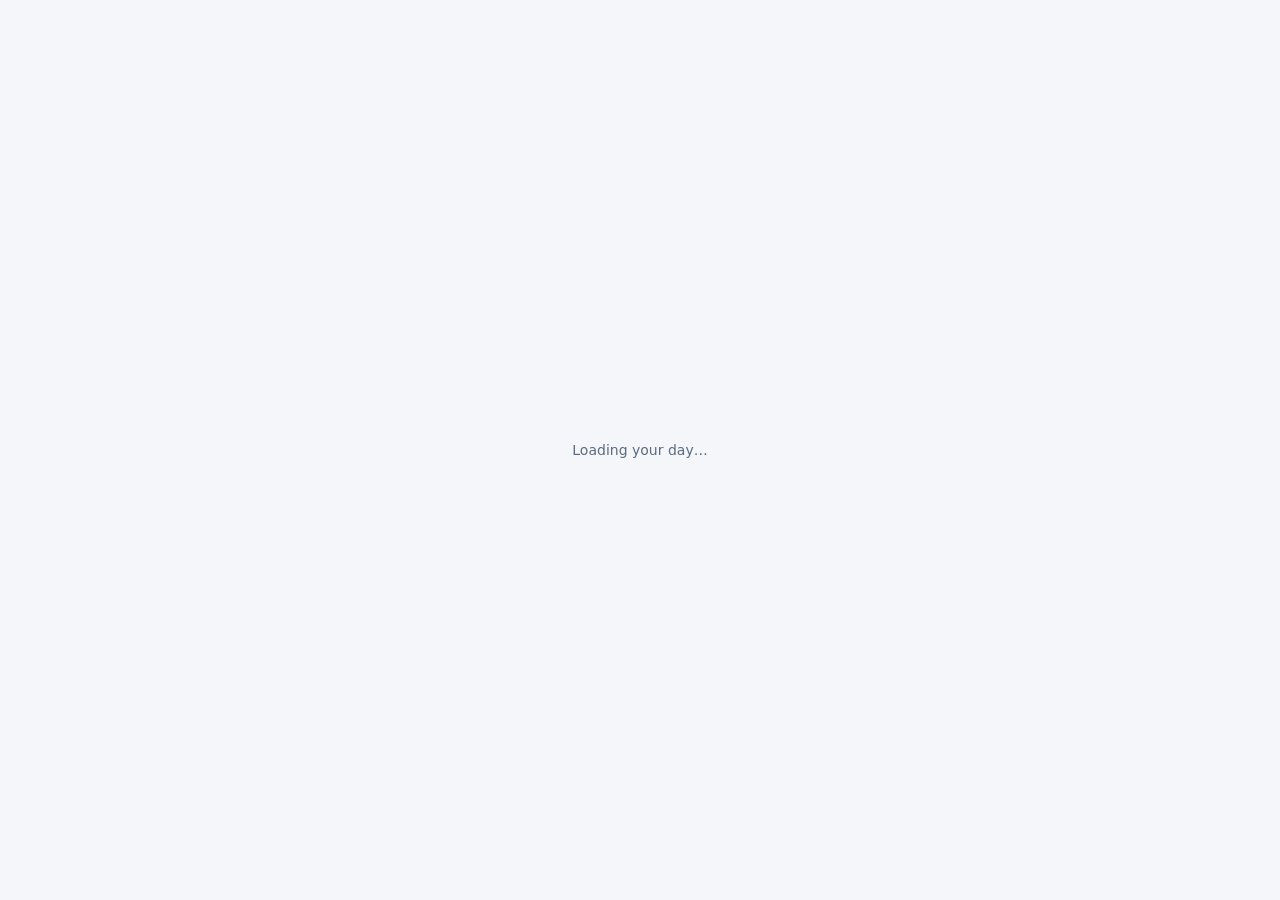
==== index.html @ f46cb082 "Add files via upload" ====
<!doctype html>
<html lang="en">
<head>
<meta charset="utf-8">
<meta name="viewport" content="width=device-width, initial-scale=1, viewport-fit=cover">
<meta http-equiv="Content-Security-Policy" content="default-src 'self'; script-src 'self'; style-src 'self' 'unsafe-inline' https://fonts.googleapis.com; font-src https://fonts.gstatic.com; img-src 'self' data:; connect-src 'self' https://*.googleapis.com https://api.anthropic.com; base-uri 'self'; form-action 'none'; object-src 'none'">
<meta name="referrer" content="no-referrer">
<meta name="theme-color" content="#0A0D14">
<meta name="apple-mobile-web-app-title" content="AI OS">
<title>Today — AI Operating System</title>
<link rel="manifest" href="manifest.webmanifest">
<link rel="icon" href="icon.svg" type="image/svg+xml">
<link rel="apple-touch-icon" href="icon-180.png">
<link rel="preconnect" href="https://fonts.googleapis.com">
<link href="https://fonts.googleapis.com/css2?family=Geist:wght@400;500;600;700&family=JetBrains+Mono:wght@400;500;600&display=swap" rel="stylesheet">
<link rel="stylesheet" href="app.css">
</head>
<body>
<div id="app"><div class="boot">Loading your day…</div></div>
<div id="modal-root"></div>
<div id="toast-root" aria-live="polite"></div>
<noscript><div class="boot">This app needs JavaScript turned on.</div></noscript>
<script type="module" src="app.js"></script>
</body>
</html>
---- app.css ----
/* AI Operating System — design tokens (dark default, light via data-theme or system) */
:root {
  --bg:#0A0D14; --s1:#111622; --s2:#182030; --s3:#1E293B; --bd:rgba(255,255,255,.08); --bd2:rgba(255,255,255,.14);
  --tx:#E2E8F0; --mu:#A3B1C4; --fa:#7F8DA3;
  --pri:#38BDF8; --pri-t:rgba(56,189,248,.13); --pri-b:rgba(56,189,248,.40);
  --ok:#34D399; --ok-t:rgba(16,185,129,.14); --warn:#FBBF24; --warn-t:rgba(245,158,11,.14);
  --crit:#F87171; --crit-t:rgba(239,68,68,.14); --crit-b:rgba(239,68,68,.45);
  --btn-bg:#38BDF8; --btn-fg:#06121F; --glow:radial-gradient(ellipse at top,rgba(56,189,248,.10),transparent 70%);
  --shadow:0 20px 60px rgba(0,0,0,.5);
  color-scheme: dark;
}
@media (prefers-color-scheme: light) { :root:not([data-theme="dark"]) {
  --bg:#F4F6F9; --s1:#FFFFFF; --s2:#F1F4F8; --s3:#E5EAF1; --bd:rgba(15,23,42,.09); --bd2:rgba(15,23,42,.16);
  --tx:#0B1220; --mu:#475569; --fa:#5B6B80; --pri:#0369A1; --pri-t:rgba(3,105,161,.09); --pri-b:rgba(3,105,161,.35);
  --ok:#047857; --ok-t:rgba(4,120,87,.10); --warn:#B45309; --warn-t:rgba(180,83,9,.10); --crit:#B91C1C; --crit-t:rgba(185,28,28,.08); --crit-b:rgba(185,28,28,.35);
  --btn-bg:#0B1220; --btn-fg:#FFFFFF; --glow:radial-gradient(ellipse at top,rgba(3,105,161,.06),transparent 70%); --shadow:0 20px 60px rgba(15,23,42,.18); color-scheme: light;
}}
:root[data-theme="light"] {
  --bg:#F4F6F9; --s1:#FFFFFF; --s2:#F1F4F8; --s3:#E5EAF1; --bd:rgba(15,23,42,.09); --bd2:rgba(15,23,42,.16);
  --tx:#0B1220; --mu:#475569; --fa:#5B6B80; --pri:#0369A1; --pri-t:rgba(3,105,161,.09); --pri-b:rgba(3,105,161,.35);
  --ok:#047857; --ok-t:rgba(4,120,87,.10); --warn:#B45309; --warn-t:rgba(180,83,9,.10); --crit:#B91C1C; --crit-t:rgba(185,28,28,.08); --crit-b:rgba(185,28,28,.35);
  --btn-bg:#0B1220; --btn-fg:#FFFFFF; --glow:radial-gradient(ellipse at top,rgba(3,105,161,.06),transparent 70%); --shadow:0 20px 60px rgba(15,23,42,.18); color-scheme: light;
}
* { box-sizing: border-box; }
html, body { margin: 0; background: var(--bg); color: var(--tx); }
body { font: 14px/1.45 Geist, system-ui, -apple-system, 'Segoe UI', sans-serif; -webkit-font-smoothing: antialiased; }
a { color: var(--pri); } a:hover { color: var(--tx); }
button, input, select, textarea { font: inherit; color: inherit; }
:focus-visible { outline: 2px solid var(--pri); outline-offset: 2px; }
.boot { display: grid; place-items: center; min-height: 100vh; color: var(--fa); }
.sr { position: absolute; width: 1px; height: 1px; overflow: hidden; clip: rect(0 0 0 0); white-space: nowrap; }
.mono { font-family: 'JetBrains Mono', ui-monospace, Consolas, monospace; font-variant-numeric: tabular-nums; }
.eyebrow { font-family: 'JetBrains Mono', ui-monospace, monospace; font-size: 11px; font-weight: 500; letter-spacing: .06em; text-transform: uppercase; color: var(--fa); }
.muted { color: var(--mu); } .faint { color: var(--fa); } .small { font-size: 12px; } .s13 { font-size: 13px; }
.card { background: var(--s1); border: 1px solid var(--bd); border-radius: 8px; }
.pad { padding: 20px; }
.h1 { margin: 0; font-size: 30px; line-height: 36px; font-weight: 600; letter-spacing: -.025em; }
.h2 { margin: 0; font-size: 18px; font-weight: 600; letter-spacing: -.015em; line-height: 24px; }
.h3 { margin: 0; font-size: 16px; font-weight: 600; letter-spacing: -.01em; }
.sec-head { display: flex; align-items: baseline; justify-content: space-between; gap: 12px; flex-wrap: wrap; margin-bottom: 12px; }
.row { display: flex; align-items: center; gap: 8px; flex-wrap: wrap; }
.grow { flex: 1 1 0; min-width: 0; }
.stack { display: flex; flex-direction: column; gap: 24px; }
.grid2 { display: grid; grid-template-columns: repeat(auto-fit, minmax(300px, 1fr)); gap: 24px; }

.pill { display: inline-flex; align-items: center; gap: 6px; height: 22px; padding: 0 8px; border-radius: 999px; font: 600 10.5px/1 'JetBrains Mono', ui-monospace, monospace; letter-spacing: .04em; text-transform: uppercase; white-space: nowrap; }
.pill.wrap { white-space: normal; height: auto; min-height: 22px; padding: 4px 8px; line-height: 1.3; max-width: 100%; }
.tag { display: inline-flex; align-items: center; height: 18px; padding: 0 6px; border-radius: 3px; font: 600 10px/1 'JetBrains Mono', ui-monospace, monospace; letter-spacing: .05em; white-space: nowrap; vertical-align: 1px; }
.dot { width: 7px; height: 7px; border-radius: 50%; display: inline-block; flex: 0 0 auto; background: currentColor; }
.l-crit { background: var(--crit-t); color: var(--crit); } .l-warn { background: var(--warn-t); color: var(--warn); } .l-ok { background: var(--ok-t); color: var(--ok); }
.l-info { background: var(--pri-t); color: var(--pri); } .l-mute { background: var(--s3); color: var(--mu); }
.c-crit { color: var(--crit); } .c-warn { color: var(--warn); } .c-ok { color: var(--ok); } .c-info { color: var(--pri); } .c-mute { color: var(--fa); }
.t-FACT { background: var(--s3); color: var(--mu); } .t-INFERENCE { background: var(--warn-t); color: var(--warn); } .t-RECOMMENDATION { background: var(--pri-t); color: var(--pri); }

.btn { display: inline-flex; align-items: center; justify-content: center; gap: 6px; min-height: 36px; padding: 0 12px; border-radius: 4px; border: 1px solid var(--bd2); background: var(--s2); color: var(--tx); font: 500 13px Geist, system-ui, sans-serif; cursor: pointer; text-decoration: none; white-space: nowrap; }
.btn:hover { background: var(--s3); color: var(--tx); }
.btn:disabled { opacity: .5; cursor: default; }
.btn-p { background: var(--btn-bg); color: var(--btn-fg); border-color: transparent; font-weight: 600; }
.btn-p:hover { background: var(--btn-bg); color: var(--btn-fg); filter: brightness(1.1); }
.btn-g { background: transparent; border-color: transparent; color: var(--mu); }
.btn-g:hover { background: var(--s2); }
.btn-d { background: var(--crit-t); border-color: var(--crit-b); color: var(--crit); }
.btn-sm { min-height: 30px; font-size: 12px; padding: 0 10px; }
.chipbtn { min-height: 30px; padding: 0 10px; border-radius: 999px; cursor: pointer; font: 500 12px Geist, system-ui, sans-serif; border: 1px solid var(--bd2); background: transparent; color: var(--mu); }
.chipbtn[aria-pressed="true"] { background: var(--pri-t); color: var(--pri); border-color: var(--pri-b); }
.input { height: 38px; padding: 0 10px; border-radius: 4px; border: 1px solid var(--bd2); background: var(--bg); color: var(--tx); min-width: 0; }
textarea.input { height: auto; padding: 8px 10px; resize: vertical; }
input::placeholder, textarea::placeholder { color: var(--fa); }
.ul { list-style: none; margin: 0; padding: 0; }
.hover:hover { background: var(--s2); }
.divide > * + * { border-top: 1px solid var(--bd); }
.empty { padding: 20px; color: var(--fa); font-size: 13px; text-align: center; }
.spin { width: 12px; height: 12px; border-radius: 50%; border: 2px solid var(--pri-b); border-top-color: var(--pri); animation: spin .8s linear infinite; display: inline-block; }
@keyframes spin { to { transform: rotate(360deg); } }

/* layout */
.topbar { border-bottom: 1px solid var(--bd); background: var(--s1); position: sticky; top: 0; z-index: 20; }
.wrap { max-width: 1400px; margin: 0 auto; padding-left: 24px; padding-right: 24px; }
.topbar-in { display: flex; flex-wrap: wrap; align-items: center; gap: 12px 20px; padding-top: 12px; padding-bottom: 12px; }
.brand { display: flex; align-items: center; gap: 12px; text-decoration: none; color: inherit; }
.search { position: relative; flex: 1 1 360px; max-width: 680px; }
.search label { display: flex; align-items: center; gap: 10px; height: 40px; padding: 0 12px; border-radius: 6px; background: var(--bg); border: 1px solid var(--bd2); }
.search input { flex: 1; min-width: 0; border: 0; outline: none; background: transparent; font-size: 14px; }
.search-results { position: absolute; top: 46px; left: 0; right: 0; max-height: 70vh; overflow: auto; background: var(--s1); border: 1px solid var(--bd2); border-radius: 8px; box-shadow: var(--shadow); z-index: 30; }
.nav { display: flex; flex-wrap: wrap; align-items: center; gap: 8px; margin-left: auto; }
.strip { border-bottom: 1px solid var(--bd); }
.strip-in { display: flex; flex-wrap: wrap; align-items: center; gap: 8px 16px; padding-top: 10px; padding-bottom: 10px; font-size: 12px; }
.body { display: flex; flex-wrap: wrap; gap: 24px; align-items: flex-start; padding-top: 24px; padding-bottom: 48px; }
.main { flex: 999 1 640px; min-width: 0; display: flex; flex-direction: column; gap: 24px; }
.aside { flex: 1 1 340px; min-width: 0; display: flex; flex-direction: column; gap: 24px; }

/* brief */
.brief { padding: 24px; background-image: var(--glow); border-color: var(--pri-b); }
.brief-li { display: grid; grid-template-columns: 124px minmax(0, 1fr); gap: 12px; align-items: baseline; font-size: 15px; line-height: 22px; }
@media (max-width: 640px) { .brief-li { grid-template-columns: 1fr; gap: 2px; } .h1 { font-size: 24px; line-height: 30px; } .wrap { padding-left: 16px; padding-right: 16px; } }

/* priorities */
.prio { padding: 18px 20px; display: grid; grid-template-columns: 28px minmax(0, 1fr); gap: 14px; }
.rank { width: 26px; height: 26px; border-radius: 50%; display: inline-flex; align-items: center; justify-content: center; font-size: 12px; font-weight: 600; }
.why-box { margin-top: 12px; padding: 12px 14px; border-radius: 6px; background: var(--s2); border: 1px solid var(--bd); }
.two { display: grid; grid-template-columns: repeat(auto-fit, minmax(240px, 1fr)); gap: 12px; margin-top: 12px; }

/* timeline */
.tl { padding: 10px 16px; display: grid; grid-template-columns: 78px 14px minmax(0, 1fr); gap: 12px; align-items: start; }
.tl.past { opacity: .55; }
.tl-dot { width: 10px; height: 10px; border-radius: 50%; margin-top: 5px; box-shadow: 0 0 0 3px var(--s1); }
.issue { margin: 8px 16px; padding: 12px 14px; border-radius: 6px; display: flex; flex-wrap: wrap; gap: 8px 16px; align-items: center; }
.issue.crit { border: 1px solid var(--crit-b); background: var(--crit-t); }
.prep { margin-top: 12px; padding: 16px; border-radius: 6px; background: var(--s2); border: 1px solid var(--pri-b); }
.prep-grid { display: grid; grid-template-columns: repeat(auto-fit, minmax(220px, 1fr)); gap: 14px 24px; font-size: 13px; }

/* tabs & tables */
.tabs { display: flex; flex-wrap: wrap; gap: 4px; padding: 8px; border-bottom: 1px solid var(--bd); }
.tab { display: inline-flex; align-items: center; gap: 8px; min-height: 36px; padding: 0 14px; border-radius: 4px; border: 0; cursor: pointer; background: transparent; color: var(--mu); font: 500 13px Geist, system-ui, sans-serif; }
.tab[aria-selected="true"] { background: var(--s3); color: var(--tx); }
.count { font: 500 11px 'JetBrains Mono', monospace; padding: 0 6px; border-radius: 999px; background: var(--s3); color: var(--mu); }
.tbl-wrap { overflow-x: auto; }
table.tbl { width: 100%; border-collapse: collapse; font-size: 13px; }
.tbl th { text-align: left; padding: 10px 8px; font-weight: 500; }
.tbl th:first-child, .tbl td:first-child { padding-left: 16px; } .tbl th:last-child, .tbl td:last-child { padding-right: 16px; }
.tbl td { padding: 12px 8px; border-top: 1px solid var(--bd); vertical-align: top; }
.bar { height: 6px; border-radius: 3px; background: var(--s3); overflow: hidden; } .bar > div { height: 6px; }
.mail { padding: 14px 16px; display: grid; grid-template-columns: 36px minmax(0, 1fr); gap: 12px; }
.avatar { width: 34px; height: 34px; border-radius: 50%; background: var(--s3); color: var(--mu); display: inline-flex; align-items: center; justify-content: center; font-size: 12px; font-weight: 600; }
.box { padding: 12px; border-radius: 6px; background: var(--s2); border: 1px solid var(--bd); }

/* chat */
.bubble-q { align-self: flex-end; max-width: 88%; padding: 10px 12px; border-radius: 10px 10px 2px 10px; background: var(--pri-t); font-size: 13px; }
.chatlog { display: flex; flex-direction: column; gap: 10px; max-height: 560px; overflow: auto; }
.composer { display: flex; align-items: flex-end; gap: 8px; padding: 8px; border-radius: 6px; background: var(--bg); border: 1px solid var(--bd2); }
.composer textarea { flex: 1; min-width: 0; resize: none; border: 0; outline: none; background: transparent; font-size: 13px; }

/* modal & toast */
.modal-bg { position: fixed; inset: 0; background: rgba(5,8,14,.6); display: grid; place-items: center; padding: 16px; z-index: 50; }
.modal { width: min(680px, 100%); max-height: 90vh; overflow: auto; background: var(--s1); border: 1px solid var(--bd2); border-radius: 10px; box-shadow: var(--shadow); padding: 22px; }
#toast-root { position: fixed; bottom: 16px; left: 50%; transform: translateX(-50%); display: flex; flex-direction: column; gap: 8px; z-index: 60; }
.toast { padding: 10px 14px; border-radius: 6px; background: var(--s3); border: 1px solid var(--bd2); box-shadow: var(--shadow); font-size: 13px; max-width: 90vw; }
.toast.err { border-color: var(--crit-b); color: var(--crit); }

/* settings */
.field { display: grid; grid-template-columns: minmax(140px, 220px) minmax(0, 1fr); gap: 8px 20px; align-items: center; padding: 14px 0; border-top: 1px solid var(--bd); }
@media (max-width: 640px) { .field { grid-template-columns: 1fr; } }
.switch { width: 44px; height: 26px; border-radius: 13px; border: 0; cursor: pointer; padding: 3px; display: inline-flex; background: var(--s3); flex: 0 0 auto; }
.switch::after { content: ''; width: 20px; height: 20px; border-radius: 50%; background: #fff; transition: transform .15s; }
.switch[aria-checked="true"] { background: var(--pri); } .switch[aria-checked="true"]::after { transform: translateX(18px); }
.steps-nav { display: grid; grid-template-columns: repeat(auto-fit, minmax(190px, 1fr)); gap: 8px; }
.step-btn { width: 100%; text-align: left; padding: 12px 14px; border-radius: 6px; cursor: pointer; color: var(--tx); background: transparent; border: 1px solid var(--bd); min-height: 44px; }
.step-btn[aria-current="step"] { background: var(--s2); border-color: var(--pri-b); }
ol.howto { margin: 8px 0 0; padding-left: 20px; display: flex; flex-direction: column; gap: 8px; font-size: 14px; }
ol.howto li::marker { color: var(--pri); font-weight: 600; }
code, .code { font-family: 'JetBrains Mono', monospace; font-size: 12.5px; background: var(--s3); padding: 2px 6px; border-radius: 4px; word-break: break-all; }
.stage { padding: 10px 12px; border-radius: 6px; background: var(--s2); border: 1px solid var(--bd); }
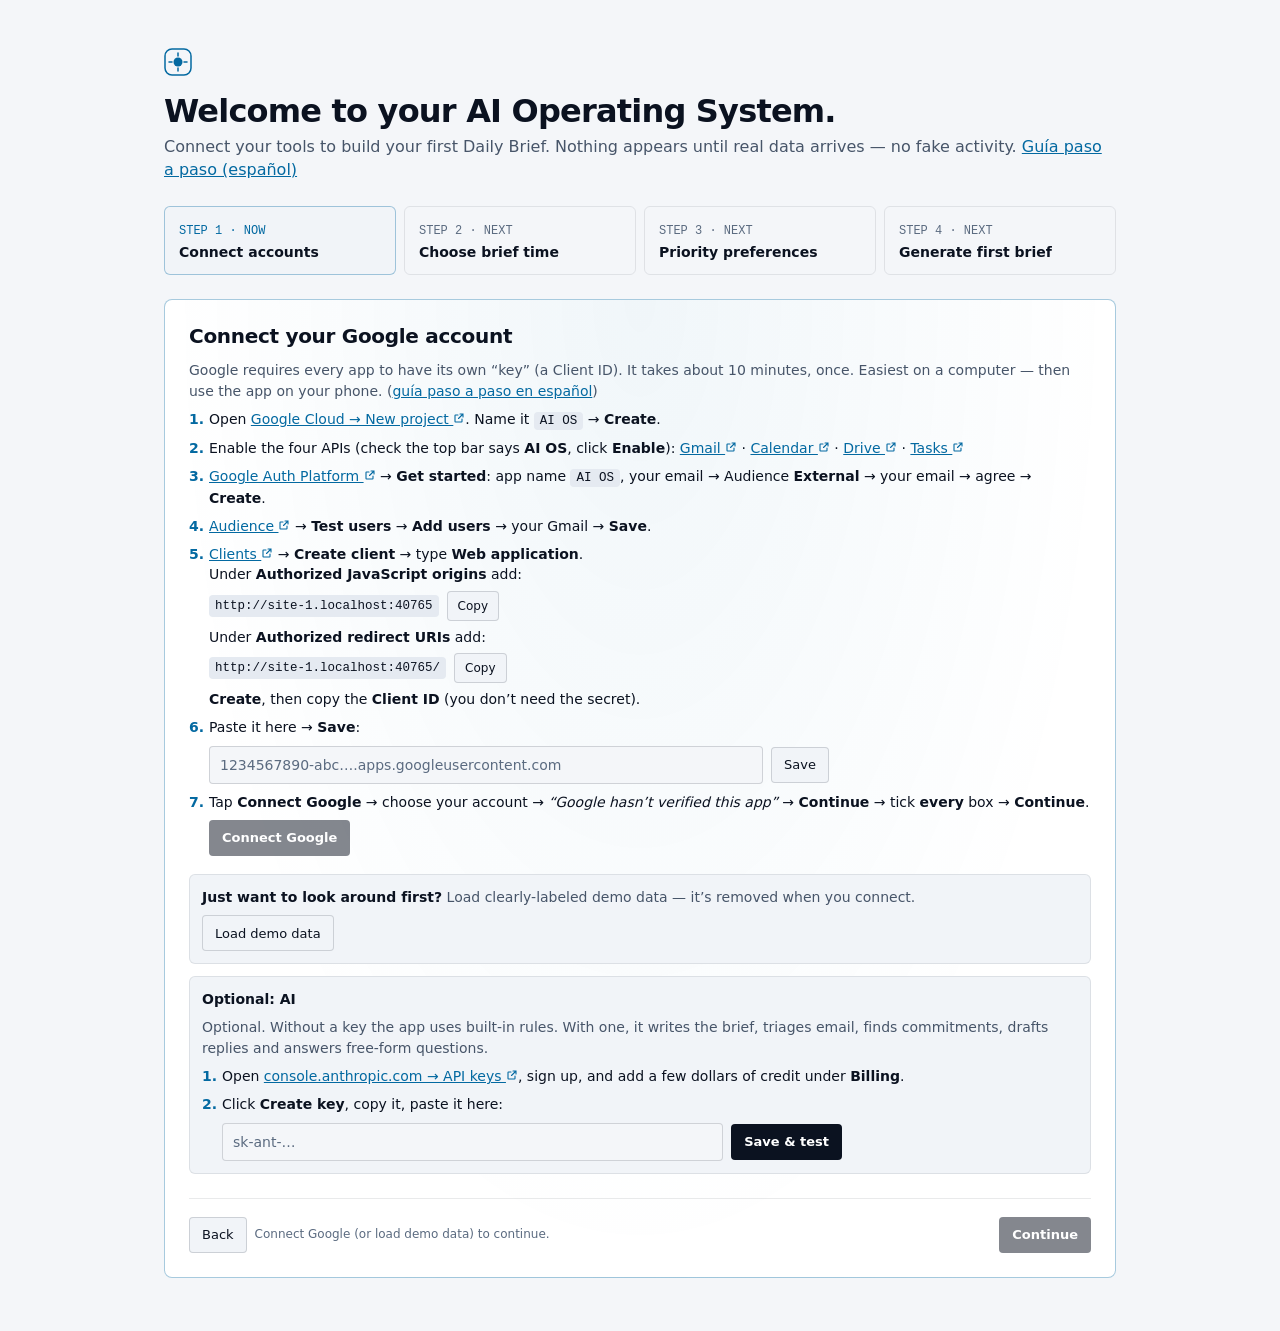
==== commit de5860e6: "Stage audited Spanish branding update" ====
--- a/index.html
+++ b/index.html
@@ -1,13 +1,13 @@
 <!doctype html>
-<html lang="en">
+<html lang="es">
 <head>
 <meta charset="utf-8">
 <meta name="viewport" content="width=device-width, initial-scale=1, viewport-fit=cover">
-<meta http-equiv="Content-Security-Policy" content="default-src 'self'; script-src 'self'; style-src 'self' 'unsafe-inline' https://fonts.googleapis.com; font-src https://fonts.gstatic.com; img-src 'self' data:; connect-src 'self' https://*.googleapis.com https://api.anthropic.com; base-uri 'self'; form-action 'none'; object-src 'none'">
+<meta http-equiv="Content-Security-Policy" content="default-src 'self'; script-src 'self'; style-src 'self' 'unsafe-inline' https://fonts.googleapis.com; font-src https://fonts.gstatic.com; img-src 'self' data: blob:; connect-src 'self' https://*.googleapis.com https://api.anthropic.com; base-uri 'self'; form-action 'none'; object-src 'none'">
 <meta name="referrer" content="no-referrer">
 <meta name="theme-color" content="#0A0D14">
 <meta name="apple-mobile-web-app-title" content="AI OS">
-<title>Today — AI Operating System</title>
+<title>Today</title>
 <link rel="manifest" href="manifest.webmanifest">
 <link rel="icon" href="icon.svg" type="image/svg+xml">
 <link rel="apple-touch-icon" href="icon-180.png">
